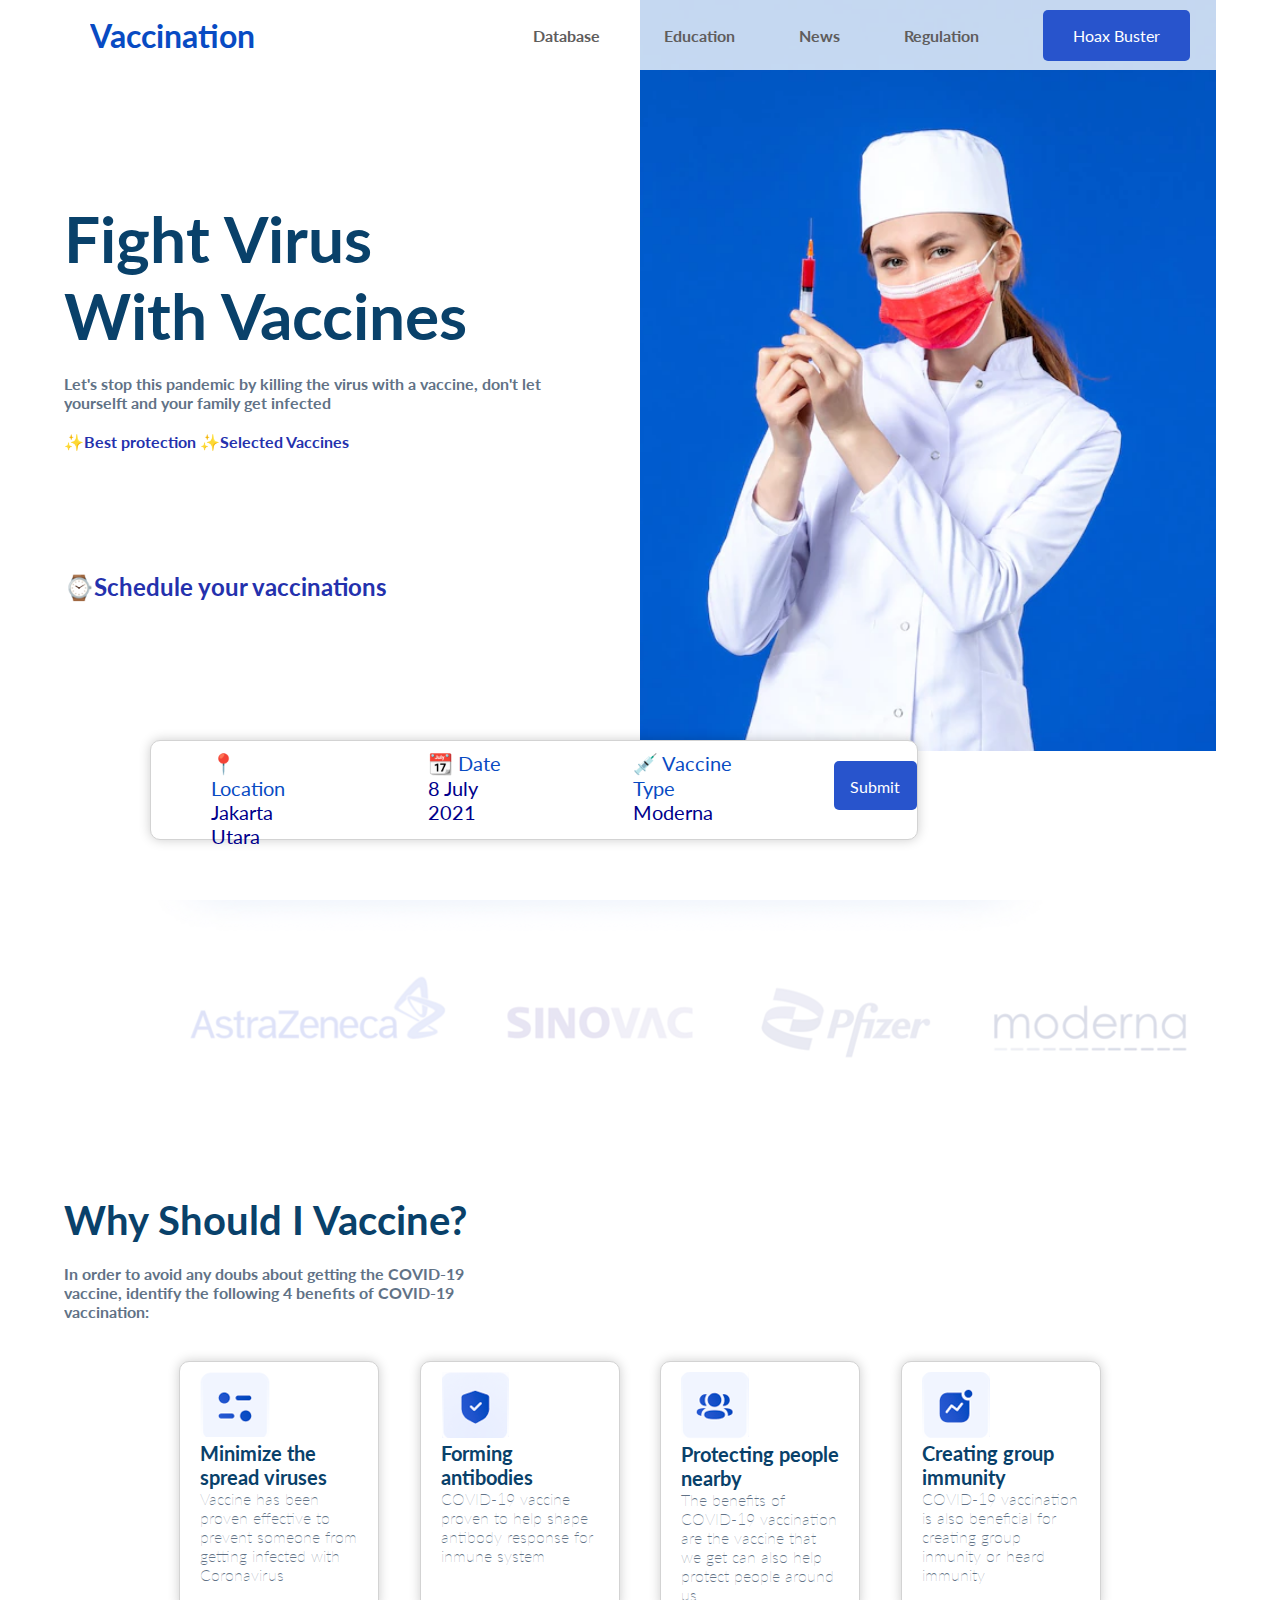
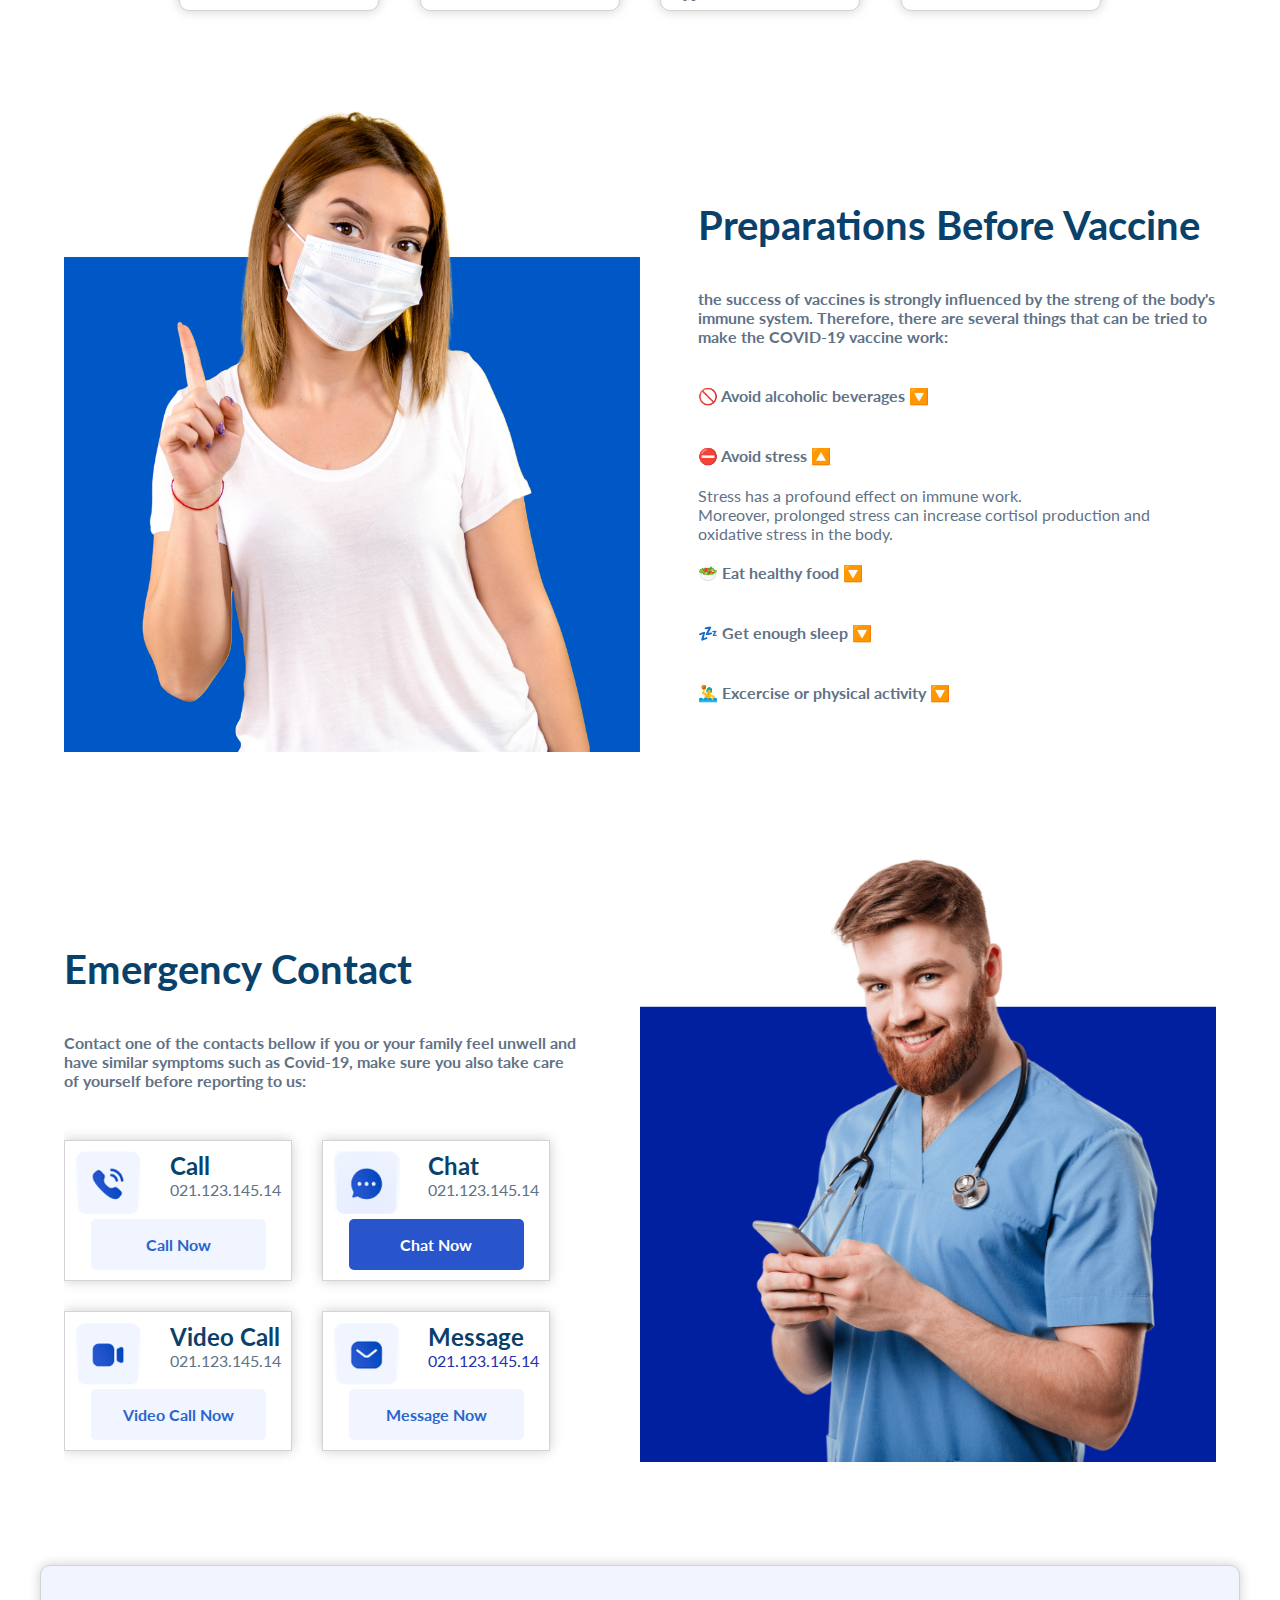
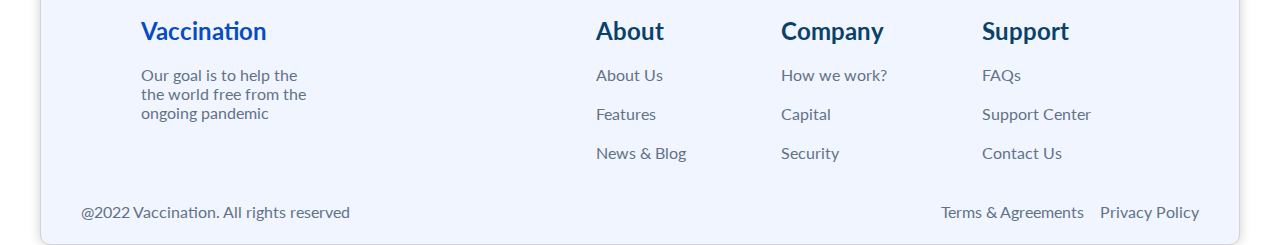
==== 03-CSS/index.html @ 9457a09a "Add files via upload" ====
<!DOCTYPE html>
<html lang="en">
<head>
    <meta charset="UTF-8">
    <meta http-equiv="X-UA-Compatible" content="IE=edge">
    <meta name="viewport" content="width=device-width, initial-scale=1.0, maximum-scale=1.0, user-scalable=no" />
    <title>Vaccination | @doguedogue</title>
    <link rel="stylesheet" href="./css/styles.css">
</head>
<body>
    <header class="hero">
        <nav class="nav">
            <div class="nav__container">
                <div class="nav__container__logo">
                    <h1 class="logo">Vaccination</h1>
                </div>
                <div class="nav__container__menu">
                    <a href="#" class="navbarlinks">Database</a>
                    <a href="#" class="navbarlinks">Education</a>
                    <a href="#" class="navbarlinks">News</a>
                    <a href="#" class="navbarlinks">Regulation</a>
                    <a href="#" class="navbarbutton">Hoax Buster</a>
                </div>
            </div>
        </nav>
        <section class="hero__main container">
            <div class="hero__texts">
                <h1 class="hero__title">Fight Virus <br>With Vaccines</h1>
                <h2 class="hero__copy">Let's stop this pandemic by killing the virus with a vaccine, don't let yourselft and your family get infected</h2>
                <h2 class="hero__recomendation">✨Best protection  ✨Selected Vaccines</h2>
                <h2 class="hero__schedule">⌚Schedule your vaccinations</h2>
            </div>
            <figure class="hero__img">
                <img src="./assets/hero.png" class="hero__picture">
            </figure>
        </section>
        <div class="location">
            <div class="location__item">
                <div class="location__item__title">📍 Location</div>
                <div class="location__item__text">Jakarta Utara</div>
            </div>
            <div class="location__item">
                <div class="location__item__title">📆 Date</div>
                <div class="location__item__text">8 July 2021</div>
            </div>
            <div class="location__item">
                <div class="location__item__title">💉 Vaccine Type</div>
                <div class="location__item__text">Moderna</div>
            </div>
            <a href="#" class="location__item__button">Submit</a>
        </div>
    </header>

    <main class="main">
        <section class="section__main container">
            <figure class="tm__img">
                <img src="./assets/tm_vaccinates.png" class="tm__picture">
            </figure>
            <div class="section__texts">
                <h1 class="section__title">Why Should I Vaccine?</h1>
                <h2 class="section__copy--np">In order to avoid any doubs about getting the COVID-19</h2>
                <h2 class="section__copy--np">vaccine, identify the following 4 benefits of COVID-19</h2>
                <h2 class="section__copy--np">vaccination:</h2>
            </div>
            <div class="cards__container">
                <div class="cards__container__item">
                    <figure><img src="./assets/b1.png"></figure>
                    <h2 class="cards__container__item__title">Minimize the spread viruses</h2>
                    <p  class="cards__container__item__text">Vaccine has been proven effective to prevent someone from getting infected with Coronavirus</p>
                </div>
                <div class="cards__container__item">
                    <figure><img src="./assets/b2.png"></figure>
                    <h2 class="cards__container__item__title">Forming antibodies</h2>
                    <p class="cards__container__item__text">COVID-19 vaccine proven to help shape antibody response for inmune system</p>
                </div>
                <div class="cards__container__item">
                    <figure><img src="./assets/b3.png"></figure>
                    <h2 class="cards__container__item__title">Protecting people nearby</h2>
                    <p class="cards__container__item__text">The benefits of COVID-19 vaccination are the vaccine that we get can also help protect people around us</p>
                </div>
                <div class="cards__container__item">
                    <figure><img src="./assets/b4.png"></figure>
                    <h2 class="cards__container__item__title">Creating group immunity</h2>
                    <p class="cards__container__item__text">COVID-19 vaccination is also beneficial for creating group inmunity or heard immunity</p>
                </div>
            </div>
        </section>

        <section class="hero__main container">
            <figure class="hero__img">
                <img src="./assets/prep.png" class="hero__picture">
            </figure>
            <div class="section__texts">
                <h1 class="section__title">Preparations Before Vaccine</h1>
                <h2 class="section__copy">the success of vaccines is strongly influenced by the streng of the body's immune system. Therefore, there are several things that can be tried to make the COVID-19 vaccine work:</h2>
                <h2 class="section__copy">🚫 Avoid alcoholic beverages 🔽</h2>
                <h2 class="section__copy">⛔ Avoid stress 🔼</h2>
                <p class="section__copy__text">Stress has a profound effect on immune work. <br>Moreover, prolonged stress can increase cortisol production and oxidative stress in the body.</p>
                <h2 class="section__copy">🥗 Eat healthy food 🔽</h2>
                <h2 class="section__copy">💤 Get enough sleep 🔽</h2>
                <h2 class="section__copy">🤽‍♂️ Excercise or physical activity 🔽</h2>
            </div>
        </section>

        <section class="hero__main container container--pad">
            <div class="section__texts">
                <h1 class="section__title">Emergency Contact</h1>
                <h2 class="section__copy">Contact one of the contacts bellow if you or your family feel unwell and have similar symptoms such as Covid-19, make sure you also take care of yourself before reporting to us:</h2>
                <div class="section__contacts">
                    <div class="section__contacts__par">
                        <div class="section__contacts__box">
                            <div class="section__contacts__box__text">
                                <figure>
                                    <img src="./assets/c1.png" width="70%">
                                </figure>
                                <div class="section__contacts__number">
                                    <h2 class="section__contacts__box__title">Call</h2>
                                    <p class="section__copy__text">021.123.145.14</p>
                                </div>
                            </div>
                            <a href="#" class="contact_button">Call Now</a>
                        </div>
                        <div class="section__contacts__box">
                            <div class="section__contacts__box__text">
                                <figure>
                                    <img src="./assets/c2.png" width="70%">
                                </figure>
                                <div class="section__contacts__number">
                                    <h2 class="section__contacts__box__title">Chat</h2>
                                    <p class="section__copy__text">021.123.145.14</p>
                                </div>
                            </div>
                            <a href="#" class="contact_button contact_button--active">Chat Now</a>
                        </div>
                    </div>
                    <div class="section__contacts__par">
                        <div class="section__contacts__box">
                            <div class="section__contacts__box__text">
                                <figure>
                                    <img src="./assets/c3.png" width="70%">
                                </figure>
                                <div class="section__contacts__number">
                                    <h2 class="section__contacts__box__title">Video Call</h2>
                                    <p class="section__copy__text">021.123.145.14</p>
                                </div>
                            </div>
                            <a href="#" class="contact_button">Video Call Now</a>
                        </div>
                        <div class="section__contacts__box">
                            <div class="section__contacts__box__text">
                                <figure>
                                    <img src="./assets/c4.png" width="70%">
                                </figure>
                                <div class="section__contacts__number">
                                    <h2 class="section__contacts__box__title">Message</h2>
                                    <p class="section__copy_text">021.123.145.14</p>
                                </div>
                            </div>
                            <a href="#" class="contact_button">Message Now</a>
                        </div>
                    </div>
                </div>
            </div>
            <figure class="hero__img">
                <img src="./assets/dr.png" class="hero__picture">
            </figure>
        </section>

    </main>
    <footer class="container container--pad container__about">
        <div class="about__block1">
            <div class="about__v1">
                <h2 class="about__v1_title">Vaccination</h2>
                <p class="about__v1_text">Our goal is to help the<br>the world free from the<br>ongoing pandemic</p>
            </div>
            <div class="about__v2">
                <div class="about__v2__group">
                    <h2 class="about__v2_title">About</h2>
                    <p class="about__v2_text">About Us</p>
                    <p class="about__v2_text">Features</p>
                    <p class="about__v2_text">News & Blog</p>
                </div>     
                <div class="about__v2__group">
                    <h2 class="about__v2_title">Company</h2>
                    <p class="about__v2_text">How we work?</p>
                    <p class="about__v2_text">Capital</p>
                    <p class="about__v2_text">Security</p>
                </div>   
                <div class="about__v2__group">
                    <h2 class="about__v2_title">Support</h2>
                    <p class="about__v2_text">FAQs</p>
                    <p class="about__v2_text">Support Center</p>
                    <p class="about__v2_text">Contact Us</p>
                </div>          
            </div>
        </div>
        <div class="about__block2">
            <p class="about__v1_text about__v1_text--sp">@2022 Vaccination. All rights reserved</p>
            <p class="about__v1_text about__v1_text--sp">Terms & Agreements &nbsp;&nbsp; Privacy Policy</p>
        </div>
    </footer>
</body>
</html>
---- 03-CSS/css/styles.css ----
@import url('https://fonts.googleapis.com/css2?family=Lato:wght@300;400;700&display=swap');

:root{
    --color-bg: #fff;
    --color-primary: #084bc3;
    --color-secondary: #09416a;
    --color-tertiary: #617286;
    --button-primary: #2854cc;
    --button-secondary: #f1f5ff;
    --box-shadow: 0 0 12px rgba(0,0,0, .2);
}

*{
    /* outline:3px solid red; */
    box-sizing: border-box;
    margin: 0;
    padding: 0;
}


body{
    background-color: var(--color-bg);
    font-family: 'Lato', sans-serif;
}

/* NavBar */
.nav{
    height: 70px;
    background: #ffffffc5;
    position: absolute;
    width: 100vw;
}

.nav__container{
    width: 90%;
    height: 100%;
    max-width: 1100px;
    min-width: 400px;
    margin: 0 auto;
    overflow: hidden;
    display: flex;
    align-items: center;
    justify-content: space-between;
}

.nav__container__logo {
    color: var(--color-primary);
    font-weight: bolder;
}

.navbarbutton{
    display: inline-block;
    background: var(--button-primary);
    color: #fff;
    text-decoration: none;
    padding: 16px 30px;
    border-radius: 5px;
}


.navbarlinks{
    text-decoration: none;
    color: rgb(95, 93, 93);
    font-weight: bold;
    display: inline-block;
    margin-right: 60px;
}


.container{
    width: 90%;
    max-width: 1200px;
    overflow: hidden;
    margin: 0 auto;
}

.container--pad{
    margin-top: 100px;
}

/* hero section */
.hero{
    height: 100vh;
}

.hero__main{
    height: 100%;
    display: flex;
    justify-content: space-between;
    flex-wrap: wrap-reverse;
}

.hero__img{
    width: 50%;
    margin: 0;
}

.hero__picture{
    width: 100%;
    max-height: 100%;    
}

.hero__texts{
    width: 45%;
    color: rgb(36, 49, 173);
    display: flex;
    flex-direction: column;
    justify-content: flex-start;
    align-items: flex-start;
}

.hero__title{
    padding-top: 200px;
    font-size: 4rem;
    padding-bottom: 20px;
    color: var(--color-secondary)
}

.hero__copy{
    font-size: 1rem;
    font-weight: 300px;
    color: var(--color-tertiary)
}


.hero__recomendation{
    font-size: 1rem;
    padding: 20px 0;
}

.hero__schedule{
    font-size: 1.5rem;
    padding: 100px 0;
    font-weight: 300px;
}

.location{
    width: 60%;
    height: 100px;
    margin: 20px auto;
    border: 1px solid black;
    border-radius: 10px;
    position: absolute;
    bottom: 40px;
    left: 150px;
    border: 1px solid lightgray;
    background: #fff;
    box-shadow: var(--box-shadow);
    border-radius: 10px;
    display: flex;
}

.location__item{
    padding: 10px 60px;
}

.location__item__title{
    font-size: 20px;
    color: var(--color-primary);
}
.location__item__text{
    font-size: 20px;
    color: DarkBlue;
}

.location__item__button{    
    display: inline-block;
    width: 100px;
    height: 50%;
    background: var(--button-primary);
    color: #fff;
    margin-top: 20px;
    margin-left: 20px;
    text-decoration: none;
    padding: 16px 0px;
    text-align: center;
    border-radius: 5px;
}

/* Card Container */
.cards__container{
    width: 80%;
    margin: 0 auto;
    display: flex;
    flex-direction: row;
    justify-content: space-between;
    flex-wrap: wrap;
    margin-top: 40px;
}

.cards__container__item {
    width: 200px;
    height: 250px;
    margin-bottom: 100px;
    border: 1px solid lightgray;
    background: #fff;
    box-shadow: var(--box-shadow);
    border-radius: 10px;
    padding: 10px 20px;
    overflow: hidden;
}

.cards__container__item__title{
    color: var(--color-secondary);
    font-size: 1.25rem;
    font-weight: bold;
}
.cards__container__item__text{
    color: var(--color-tertiary);
    font-size: 1rem;
    font-weight: 100;
}

/* Sections */
.section__main{
    height: 100%;
    display: flex;
    flex-direction: column;
}

.section__img{
    width: 50%;
    margin: 0;
}

.section__picture{
    width: 100%;
    max-height: 100%;    
}

.section__texts{
    width: 45%;
    color: rgb(36, 49, 173);
    display: flex;
    flex-direction: column;
    justify-content: flex-start;
    align-items: flex-start;
}

.section__title{
    padding-top: 90px;
    font-size: 2.5rem;
    font-weight: bold;
    padding-bottom: 20px;
    color: var(--color-secondary)
}


.section__copy--np{
    font-size: 1rem;
    font-weight: 300px;
    color: var(--color-tertiary)
}

.section__copy{
    font-size: 1rem;
    font-weight: 300px;
    padding: 20px 0;
    color: var(--color-tertiary)
}

.section__copy__text{
    color: var(--color-tertiary);
}

/* Contact Box */
.section__contacts{
    display: flex;
    flex-direction: column;
}
.section__contacts__par{
    display: flex;
    margin-top: 30px;
}
.section__contacts__box{
    display: flex;
    border: 1px solid lightgray;
    background: #fff;
    box-shadow: var(--box-shadow);
    flex-direction: column; 
    align-items: center;
    padding: 10px 10px;
    margin-right: 30px;
}
.section__contacts__box__text{
    display: flex;
}

.section__contacts__box__title{
    color: var(--color-secondary)
}

.contact_button{
    display: inline-block;
    width: 175px;
    margin: 0 auto;
    text-align: center;
    background:var(--button-secondary);
    color: #2965cd;
    font-weight: bold;
    text-decoration: none;
    padding: 16px 30px;
    border-radius: 5px;
}

.contact_button--active{
    background:var(--button-primary);
    color: #fff;
}



/* About */
.container__about{
    background-color: var(--button-secondary);
    width: 100%;
    height: 280px;
    border: 1px solid lightgray;
    box-shadow: var(--box-shadow);
    border-radius: 10px;
    display: flex;
    flex-direction: column;
    justify-content: space-between;
    overflow: hidden;
}

.about__block1{
    display: flex;
    justify-content: space-between;   
}
.about__block2{
    display: flex;
    justify-content: space-between;
}

.about__v1_title{
    font-size: 1.5rem;
    color: var(--color-primary);
    font-weight: bolder;
}
.about__v2_title{
    font-size: 1.5rem;
    color: var(--color-secondary);
    font-weight: bolder;
}
.about__v1_text, .about__v2_text {
    color: var(--color-tertiary);
    font-size: 1rem;
    padding-top: 20px;
}
.about__v1{
    width: 30%;
    margin-top: 50px;
    margin-left: 100px;
    margin-right: 100px;
    padding-right: 100px;
}

.about__v2{
    display: flex;
    justify-content: space-around;
    width: 70%;
    margin-top: 50px;
    padding-right: 100px;
}

.about__v1_text--sp{
    margin: 20px 20px;
    padding: 20px 20px;
}


/* ToDo Media Queries */
@media screen and (max-width:800px){
}

@media screen and (max-width:500px){
}
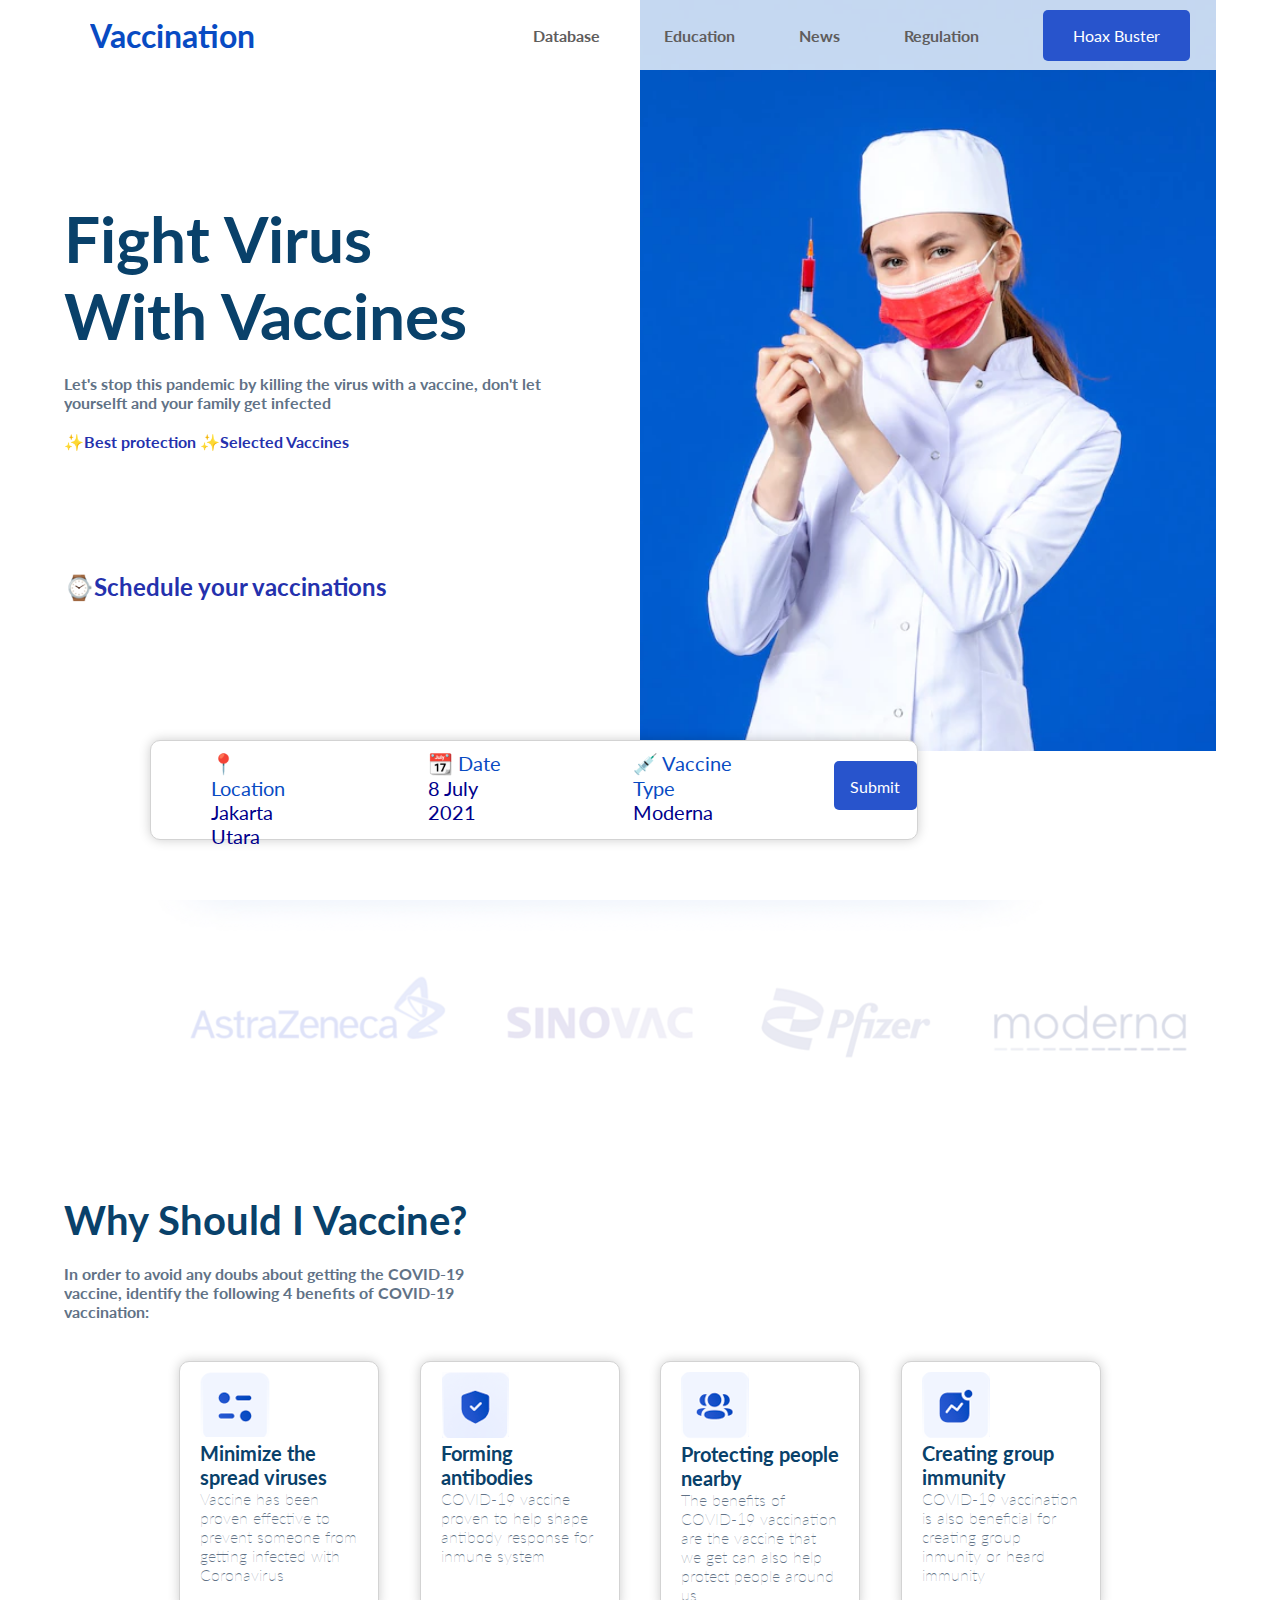
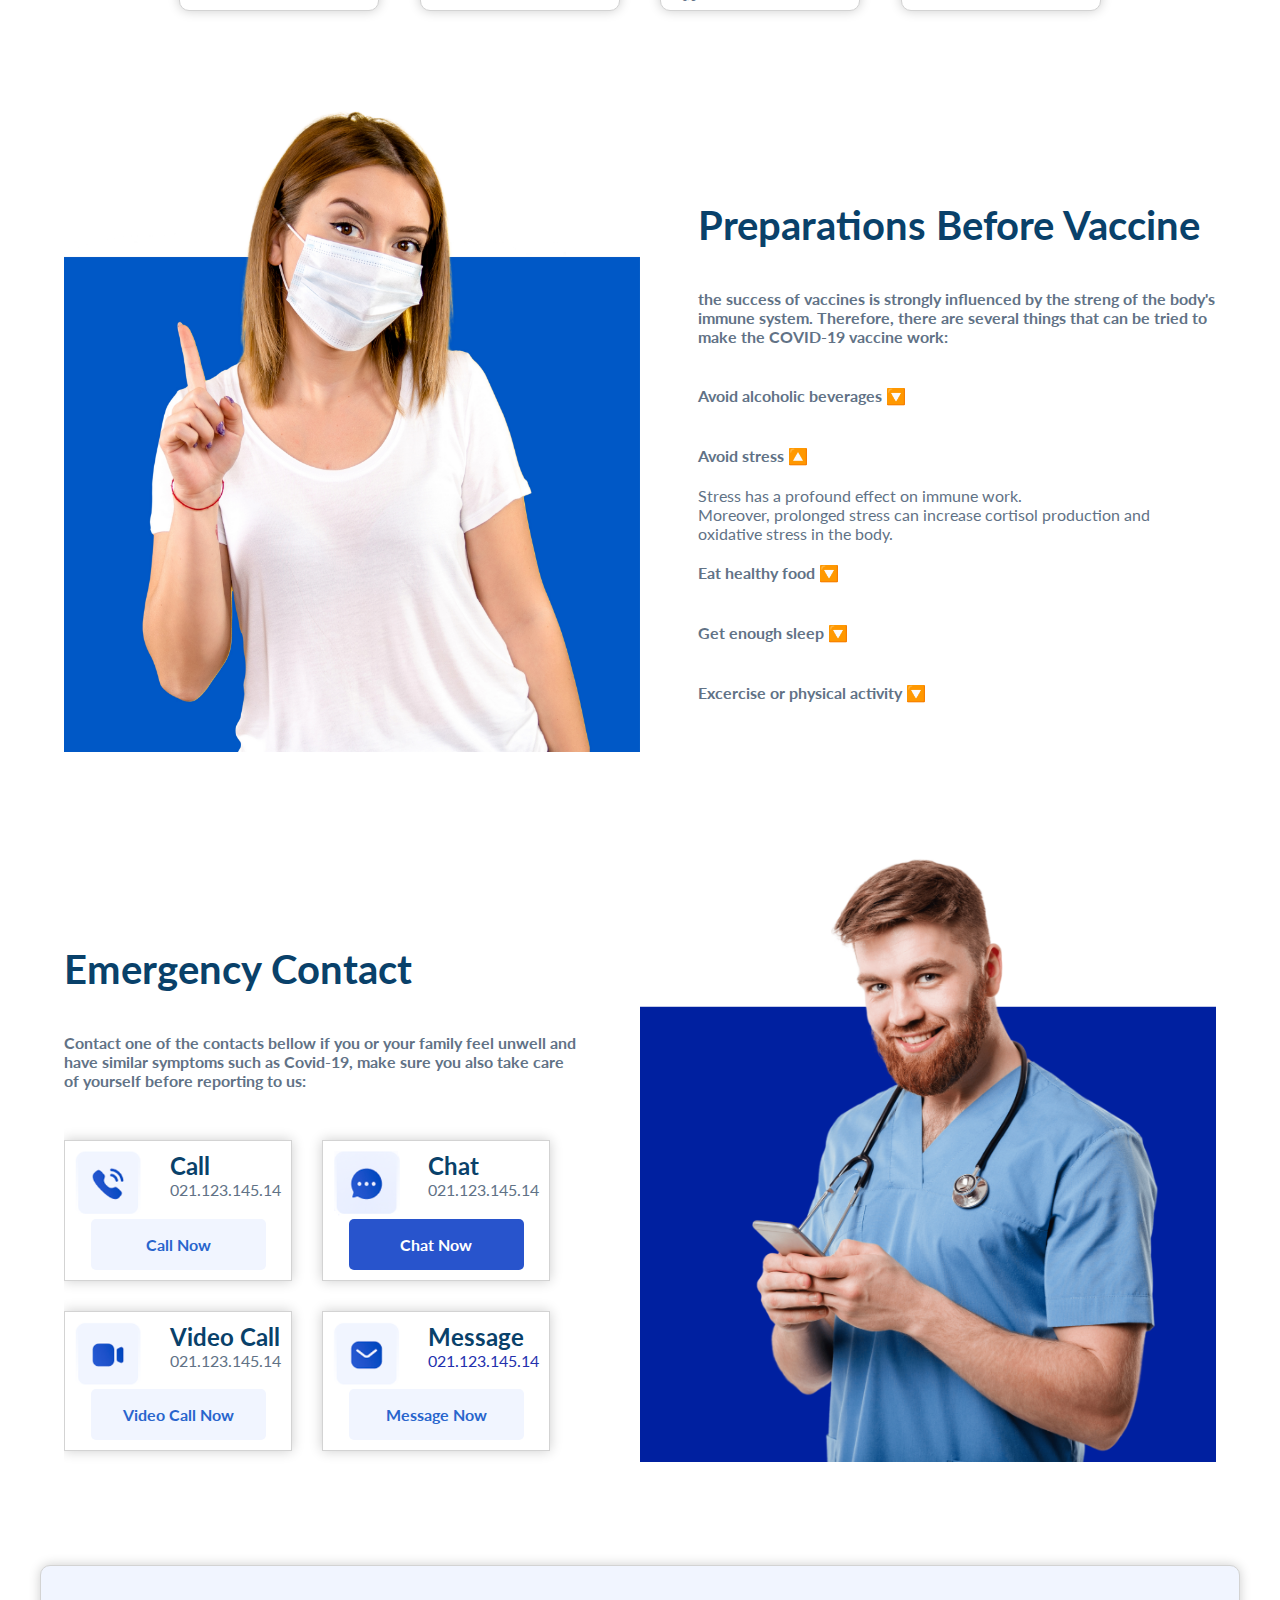
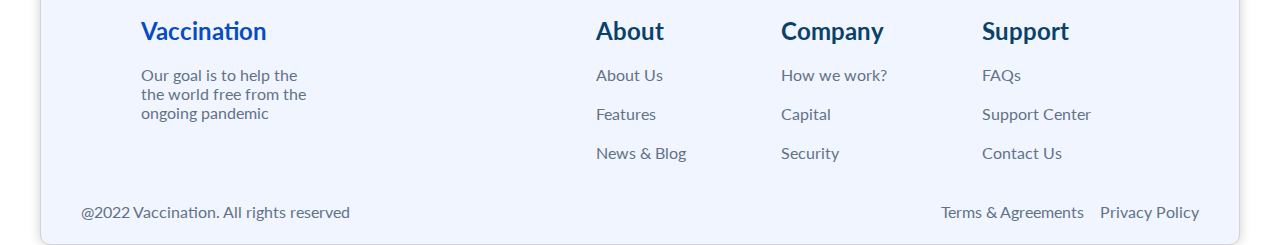
==== commit 2da412d5: "Update index.html" ====
--- a/03-CSS/index.html
+++ b/03-CSS/index.html
@@ -93,12 +93,12 @@
             <div class="section__texts">
                 <h1 class="section__title">Preparations Before Vaccine</h1>
                 <h2 class="section__copy">the success of vaccines is strongly influenced by the streng of the body's immune system. Therefore, there are several things that can be tried to make the COVID-19 vaccine work:</h2>
-                <h2 class="section__copy">🚫 Avoid alcoholic beverages 🔽</h2>
-                <h2 class="section__copy">⛔ Avoid stress 🔼</h2>
+                <h2 class="section__copy"> Avoid alcoholic beverages 🔽</h2>
+                <h2 class="section__copy"> Avoid stress 🔼</h2>
                 <p class="section__copy__text">Stress has a profound effect on immune work. <br>Moreover, prolonged stress can increase cortisol production and oxidative stress in the body.</p>
-                <h2 class="section__copy">🥗 Eat healthy food 🔽</h2>
-                <h2 class="section__copy">💤 Get enough sleep 🔽</h2>
-                <h2 class="section__copy">🤽‍♂️ Excercise or physical activity 🔽</h2>
+                <h2 class="section__copy"> Eat healthy food 🔽</h2>
+                <h2 class="section__copy"> Get enough sleep 🔽</h2>
+                <h2 class="section__copy"> Excercise or physical activity 🔽</h2>
             </div>
         </section>
 
@@ -200,4 +200,4 @@
         </div>
     </footer>
 </body>
-</html>+</html>
